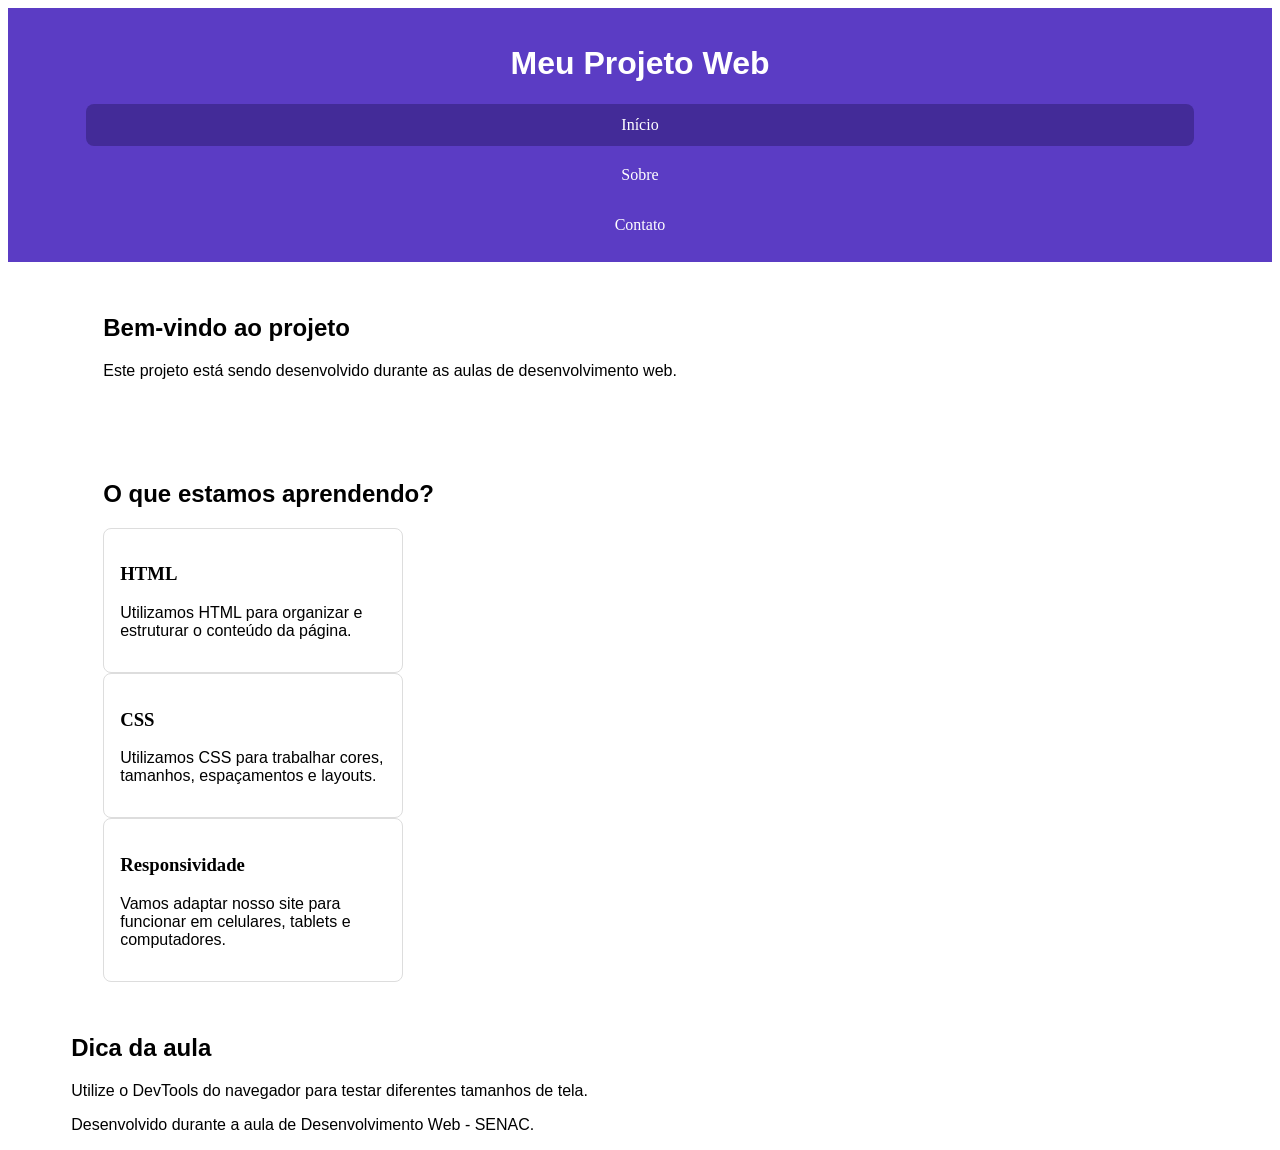
==== index.html @ 7a85049d "novo" ====
<!DOCTYPE html>
<html lang="pt-BR">

<head>
    <meta charset="UTF-8">

    <meta
        name="viewport"
        content="width=device-width, initial-scale=1.0"
    >

    <title>Aula 04 - CSS Mobile-First</title>

    <link rel="stylesheet" href="css/style.css">

    <script src="js/script.js" defer></script>
</head>

<body>

    <header class="cabecalho">

        <div class="container">

            <h1>Meu Projeto Web</h1>

            <nav
                class="nav"
                aria-label="Navegação principal"
            >

                <a
                    class="ativo"
                    href="index.html"
                >
                    Início
                </a>

                <a href="sobre.html">
                    Sobre
                </a>

                <a href="contato.html">
                    Contato
                </a>

            </nav>

        </div>

    </header>


    <main class="container">

        <section class="secao">

            <h2>Bem-vindo ao projeto</h2>

            <p>
                Este projeto está sendo desenvolvido
                durante as aulas de desenvolvimento web.
            </p>

        </section>


        <section class="secao">

            <h2>O que estamos aprendendo?</h2>

            <div class="grid-cards">

                <article class="card">

                    <h3>HTML</h3>

                    <p>
                        Utilizamos HTML para organizar
                        e estruturar o conteúdo da página.
                    </p>

                </article>


                <article class="card">

                    <h3>CSS</h3>

                    <p>
                        Utilizamos CSS para trabalhar
                        cores, tamanhos, espaçamentos
                        e layouts.
                    </p>

                </article>


                <article class="card">

                    <h3>Responsividade</h3>

                    <p>
                        Vamos adaptar nosso site para
                        funcionar em celulares, tablets
                        e computadores.
                    </p>

                </article>

            </div>

        </section>


        <aside class="aviso">

            <h2>Dica da aula</h2>

            <p>
                Utilize o DevTools do navegador para
                testar diferentes tamanhos de tela.
            </p>

        </aside>

    </main>


    <footer class="rodape">

        <div class="container">

            <p>
                Desenvolvido durante a aula de
                Desenvolvimento Web - SENAC.
            </p>

        </div>

    </footer>

</body>
</html>
---- css/style.css ----
*, *::before, *::after {     box-sizing: border-box; }


.body{
    margin: 0;
    background-color: var(--cor-fundo);
    font-family: Arial, Helvetica, sans-serif;
    color: var(--cor-texto);
    line-height: 1.6;
}



.container{
    width: 90%;
    max-width: 1200px;
    margin-left: auto;
    margin-right: auto;
}



.cabecalho{
    background-color: var(--cor-primaria);
    color: var(--cor-texto-claro);
    padding: var(--espacamento-medio);
    text-align: center;
}



.nav{
    display: flex;
    flex-direction: column;
    gap: var(--espacamento-pequeno);
}



.nav a{
    color: white;
    padding: 0.75rem 1rem;
    text-decoration: none;
    border-radius: var(--raio-borda);
}



.nav a:hover{
    background-color: var(--cor-secundaria);
}



.nav .ativo{
    background-color: var(--cor-secundaria);
}



.secao{
    padding: var(--espacamento-grande);
}



.card{
    width: 300px;
    padding: 20px;
    background-color: var(--cor-card);

    border: 1px solid var(--cor-borda);
    border-radius: var(--raio-borda);
    padding: var(--espacamento-medio);

}



h1{
    font-family: Arial;
}

h2{
    font-family: Arial;
}

p{
    font-family: Arial;
}

a{
    text-decoration: none;
    color: #222;
}



:root{
    --cor-primaria: #5b3cc4;
    --cor-secundaria: #432b98;
 
    --cor-fundo: #f5f5f5;
    --cor-card: #ffffff;
 
    --cor-texto: #222222;
    --cor-texto-claro: #ffffff;
 
    --cor-borda: #dddddd;
 
    --espacamento-pequeno: 0.5rem;
    --espacamento-medio: 1rem;
    --espacamento-grande: 2rem;
 
    --raio-borda:8px;
 
}
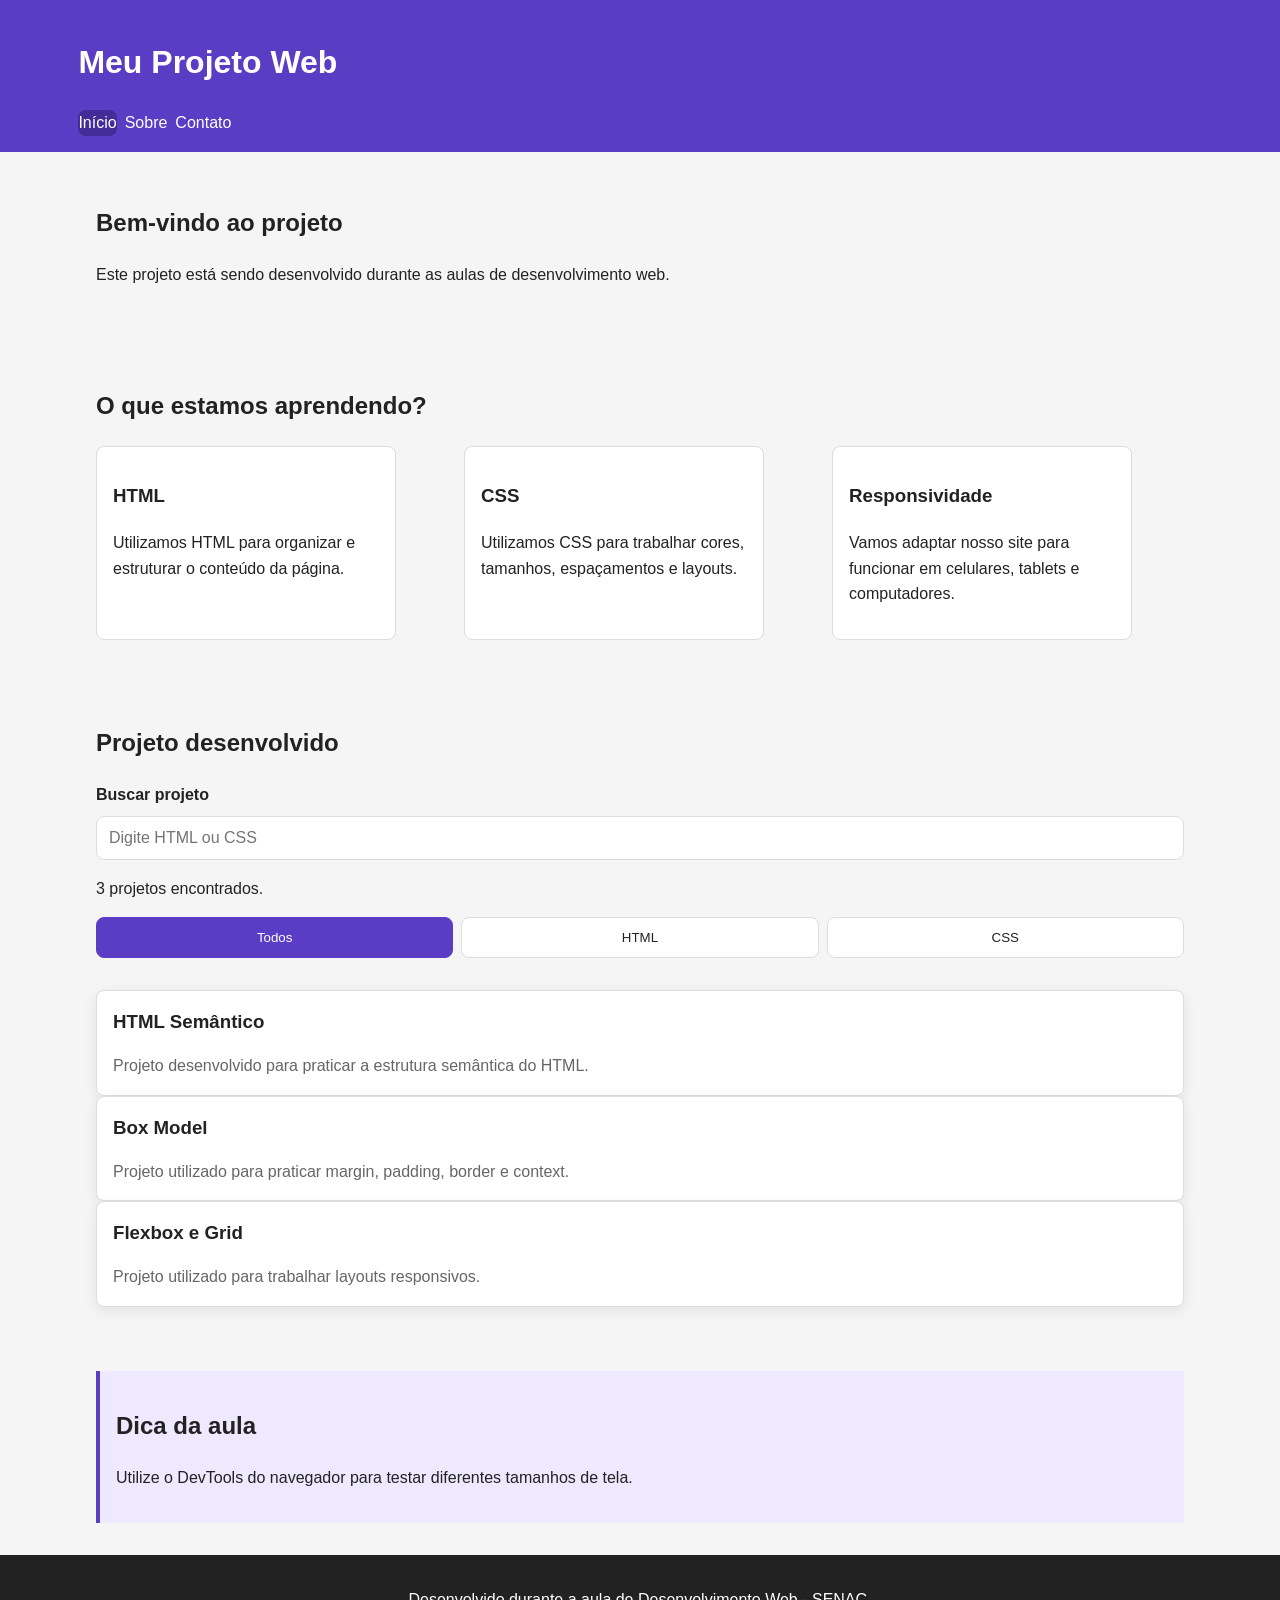
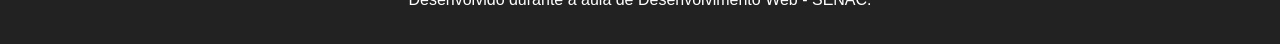
==== commit f709d926: "aula7" ====
--- a/index.html
+++ b/index.html
@@ -12,8 +12,8 @@
     <title>Aula 04 - CSS Mobile-First</title>
 
     <link rel="stylesheet" href="css/style.css">
-
-    <script src="js/script.js" defer></script>
+    <script src = "js/app.js" defer></script>
+    <!-- <script src="js/script.js" defer></script> -->
 </head>
 
 <body>
@@ -112,6 +112,79 @@
 
         </section>
 
+        <section class="secao" id = "projeto"> 
+            <h2>Projeto desenvolvido</h2>
+            <div class="campo-busca">
+                <label for="busca">
+                    Buscar projeto
+                </label>
+
+                <input type="search"
+                id="search"
+                placeholder="Digite HTML ou CSS">
+            </div>
+
+            <p
+                id = "status"
+                role="status"
+                aria-live="polite"
+            >
+            3 projetos encontrados.
+            </p>
+            <div class="filtros">
+                <button
+                    type="button"
+                    class="btn-filtro ativo"
+                    data-filtro="todos"
+                >
+                    Todos
+                </button>
+                <button
+                    type="button"
+                    class="btn-filtro"
+                    data-filtro="html"
+                >
+                    HTML
+                </button>
+                <button
+                    type="button"
+                    class="btn-filtro"
+                    data-filtro="css"
+                >
+                    CSS
+                </button>
+            </div>
+
+            <div id="lista-projeto">
+                <article
+                    class="projeto-card"
+                    data-categoria="html">
+                    <h3>HTML Semântico</h3>
+                    <p>
+                        Projeto desenvolvido para praticar a estrutura semântica do HTML.
+                    </p>
+                </article>
+
+                <article
+                    class="projeto-card"
+                    data-categoria="css">
+                    <h3>Box Model</h3>
+                    <p>
+                        Projeto utilizado para praticar margin, padding, border e context.
+                    </p>
+                </article>
+
+                <article
+                    class="projeto-card"
+                    data-categoria="css">
+                    <h3>Flexbox e Grid</h3>
+                    <p>
+                        Projeto utilizado para trabalhar layouts responsivos.
+                    </p>
+                </article>
+            </div>
+
+        </section>
 
         <aside class="aviso">
 
--- a/css/style.css
+++ b/css/style.css
@@ -1,86 +1,286 @@
-*, *::before, *::after {     box-sizing: border-box; }
-
-
-.body{
-    margin: 0;
-    background-color: var(--cor-fundo);
-    font-family: Arial, Helvetica, sans-serif;
-    color: var(--cor-texto);
-    line-height: 1.6;
-}
-
-
-
+*,
+*::before,
+*::after {
+    box-sizing: border-box;
+}
+
+/*================================
+    VARIÁVEIS
+==================================*/
+
+:root{
+    --cor-primaria: #5b3cc4;
+    --cor-secundaria: #432b98;
+
+    --cor-fundo: #f5f5f5;
+    --cor-card: #ffffff;
+
+    --cor-texto: #222222;
+    --cor-texto-claro: #ffffff;
+    --cor-texto-suave: #666666;
+
+    --cor-borda: #dddddd;
+
+    --espacamento-pequeno: 0.5rem;
+    --espacamento-medio: 1rem;
+    --espacamento-grande: 2rem;
+
+    --raio-borda:8px;
+
+    --sombra-card: 0 4px 14px rgba(0, 0, 0, 0.08);
+
+}
+
+/*================================
+    BODY
+==================================*/
+body {
+     /*remover o espaco externo padrão*/
+    margin: 0; 
+    /* denifir a cor de fundo */
+    background-color: var(--cor-fundo); 
+    /* Nossa fonte*/
+    font-family: Arial, Helvetica, sans-serif; 
+    /* A cor padrão dos textos */
+    color : var(--cor-texto); 
+    /*Aumente os espaços entre as linahs*/
+    line-height: 1.6; 
+}
+
+/*================================
+    CONTAINER
+==================================*/
 .container{
+    /* O conteudo vai ocupar 90 % do espaço disponivel */
     width: 90%;
+    /* Pode opupar 90% mas nunca ultrapassar 1200px*/
     max-width: 1200px;
+    /* Automatico para esquerda*/
     margin-left: auto;
+    /* Automatico para direita*/
     margin-right: auto;
 }
 
-
-
+/*================================
+    CABEÇALHO
+==================================*/
 .cabecalho{
+    /*margir*/
     background-color: var(--cor-primaria);
+    /*bordas*/
     color: var(--cor-texto-claro);
-    padding: var(--espacamento-medio);
-    text-align: center;
-}
-
-
-
-.nav{
+    /*conteudo*/
+    padding: var(--espacamento-medio);
+
+}
+
+/*================================
+    NAVEGAÇÃO
+==================================*/
+.nav {
     display: flex;
     flex-direction: column;
     gap: var(--espacamento-pequeno);
-}
-
-
-
-.nav a{
+
+}
+
+.nav a {
     color: white;
-    padding: 0.75rem 1rem;
     text-decoration: none;
-    border-radius: var(--raio-borda);
-}
-
-
-
+
+    padding: 0.75ren 1ren ;
+
+    border-radius: var(--raio-borda);
+}
+
+/*hover ele aplica efeto quando passa com o mouser em cima
+do elemento  */
 .nav a:hover{
     background-color: var(--cor-secundaria);
 }
 
-
-
-.nav .ativo{
+.nav .ativo {
     background-color: var(--cor-secundaria);
 }
 
-
-
+/*================================
+    SEÇÕES
+==================================*/
 .secao{
     padding: var(--espacamento-grande);
 }
 
 
 
-.card{
-    width: 300px;
-    padding: 20px;
+
+/*================================
+    GRID
+==================================*/
+.grid-cards {
+    display: grid;
+    grid-template-columns: 1fr;
+    gap: var(--espacamento-medio);
+}
+
+/*================================
+    CARD
+==================================*/
+.card {
+    width:300px  ;
+    /* padding: 20px; */
     background-color: var(--cor-card);
 
     border: 1px solid var(--cor-borda);
-    border-radius: var(--raio-borda);
-    padding: var(--espacamento-medio);
-
-}
-
-
-
-h1{
+    border-radius:  var(--raio-borda);
+    padding: var(--espacamento-medio);  
+
+}
+
+.card:hover {
+    transform: translate(-4px);
+}
+
+/*================================
+    AVISO / ASIDE
+==================================*/
+.aviso{
+    /*margin - fora*/
+    margin: var(--espacamento-grande);
+    /*dentro*/
+    padding: var(--espacamento-medio);
+    /*as bordas*/
+    border-left: 4px solid var(--cor-primaria);
+    /*cor do fundo*/
+    background-color: #eee9ff;
+
+}
+
+
+
+
+/*================================
+    FORMULÁRIOS
+==================================*/
+.formulario{
+    background-color: white ;
+    padding: var(--espacamento-medio);
+    border-radius: var(--raio-borda);
+    border: 1px solid var(--cor-borda);
+}
+.campo{
+    margin-bottom: var(--espacamento-medio);
+}
+
+.campo label {
+    display: block;
+    margin-bottom: var(--espacamento-pequeno);
+    font-weight: bold;
+}
+
+.campo input,
+.campo textarea{
+    width: 100%;
+    padding: 0.75rem;
+    border: 1px solid var(--cor-borda);
+    border-radius: var(--raio-borda);
+    font-size: 1rem;
+}
+
+
+
+/*================================
+    BOTÕES
+==================================*/
+.btn {
+    width: 100%;
+    padding: 0.8rem 1.2rem;
+    border: none;
+    border-radius: var(--raio-borda);
+    background-color: var(--cor-primaria);
+    color: white;
+    font-size: 1rem;
+    cursor: pointer;
+}
+.btn:hover{
+    background-color: var(--cor-secundaria);
+}
+.form-row{
+    display: grid;
+    grid-template-columns: 1fr;
+    gap: var(--espacamento-medio);
+
+}
+
+
+
+/*================================
+    ACESSIBILIDADE
+==================================*/
+a:focus-visible,
+button:focus-visible,
+input:focus-visible,
+textarea:focus-visible{
+    outline: 3px solid #ffbf47;
+    outline-offset: 3px;
+}
+
+
+
+
+/*================================
+    RODAPÉ
+==================================*/
+.rodape{
+    margin-top: var(--espacamento-grande) ;
+    
+    padding: var(--espacamento-medio);
+
+    background-color: #222;
+
+    color: white;
+
+    text-align: center;
+
+}
+
+
+/*================================
+    TABLE 
+    A PARTID DE 768PX EXISTE ESPAÇO PARA MAIS ELEMENTOS
+    LADO A LADO.
+==================================*/
+
+@media(min-width: 768px){
+    .form-row{
+        grid-template-columns: repeat(2, 1fr);
+    }
+    .btn{
+        width: auto;
+    }
+    /*Em tablets existe espaco para o menu horzontal*/
+    .nav {
+        flex-direction: row;
+    }
+
+    /*Em tablets os cards pode opupar duas colunas*/
+    .grid-cards{
+        grid-template-columns: repeat(2, 1fr);
+    }
+}
+
+/*Desktop */
+@media(min-width:1024px){
+    /*Em telas grandes existe espaço para três cards lado a lado*/
+    .grid-cards{
+        grid-template-columns: repeat(3, 1fr);
+    }
+}
+
+
+
+h1 {
     font-family: Arial;
 }
-
 h2{
     font-family: Arial;
 }
@@ -89,29 +289,85 @@
     font-family: Arial;
 }
 
-a{
-    text-decoration: none;
-    color: #222;
-}
-
-
-
-:root{
-    --cor-primaria: #5b3cc4;
-    --cor-secundaria: #432b98;
- 
-    --cor-fundo: #f5f5f5;
-    --cor-card: #ffffff;
- 
-    --cor-texto: #222222;
-    --cor-texto-claro: #ffffff;
- 
-    --cor-borda: #dddddd;
- 
-    --espacamento-pequeno: 0.5rem;
-    --espacamento-medio: 1rem;
-    --espacamento-grande: 2rem;
- 
-    --raio-borda:8px;
- 
+a {
+    font-family: Arial;
+}
+
+/*busca*/
+
+.campo-busca {
+    margin-bottom: var(--espacamento-medio);
+}
+
+.campo-busca label {
+    display: block;
+    margin-bottom: var(--espacamento-pequeno);
+    font-weight: bold;
+}
+
+.campo-busca input {
+    width: 100%;
+    padding: 0.75rem;
+    border: 1px solid var(--cor-borda);
+    border-radius: var(--raio-borda);
+    font-size: 1rem;
+}
+
+/*status*/
+
+.status {
+    margin: 0 0 var(--espacamento-medio);
+    color: var(--cor-texto-suave);
+}
+/* filtros */
+
+.filtros{
+    display: flex;
+    flex-wrap: wrap;
+    gap: var(--espacamento-pequeno);
+    margin-bottom: var(--espacamento-grande);
+}
+
+.btn-filtro {
+   flex: 1 1 120px;
+   padding: 0.75rem 1rem;
+   border: 1px solid var(--cor-borda);
+   border-radius: var(--raio-borda);
+   background-color: var(--cor-card);
+   color: var(--cor-texto);
+   cursor: pointer;
+}
+
+.btn-filtro:hover,
+.btn-filtro.ativo {
+    background-color: var(--cor-primaria);
+    color: var(--cor-texto-claro);
+    border-color: var(--cor-primaria);
+}
+
+/* Card */
+
+.projeto-card {
+    display: flex;
+    flex-direction: column;
+    min-width: 0;
+    gap: var(--espacamento-medio);
+    padding: var(--espacamento-medio);
+    background-color: var(--cor-card);
+    border: 1px solid var(--cor-borda);
+    border-radius: var(--raio-borda);
+    box-shadow: var(--sombra-card);
+    transition: transform 0.2s;
+}
+
+.projeto-card:hover {
+    transform: translateY(-4px);
+}
+
+.projeto-card h3,
+.projeto-card p {
+    margin: 0;
+}
+.projeto-card p{
+    color: var(--cor-texto-suave);
 }
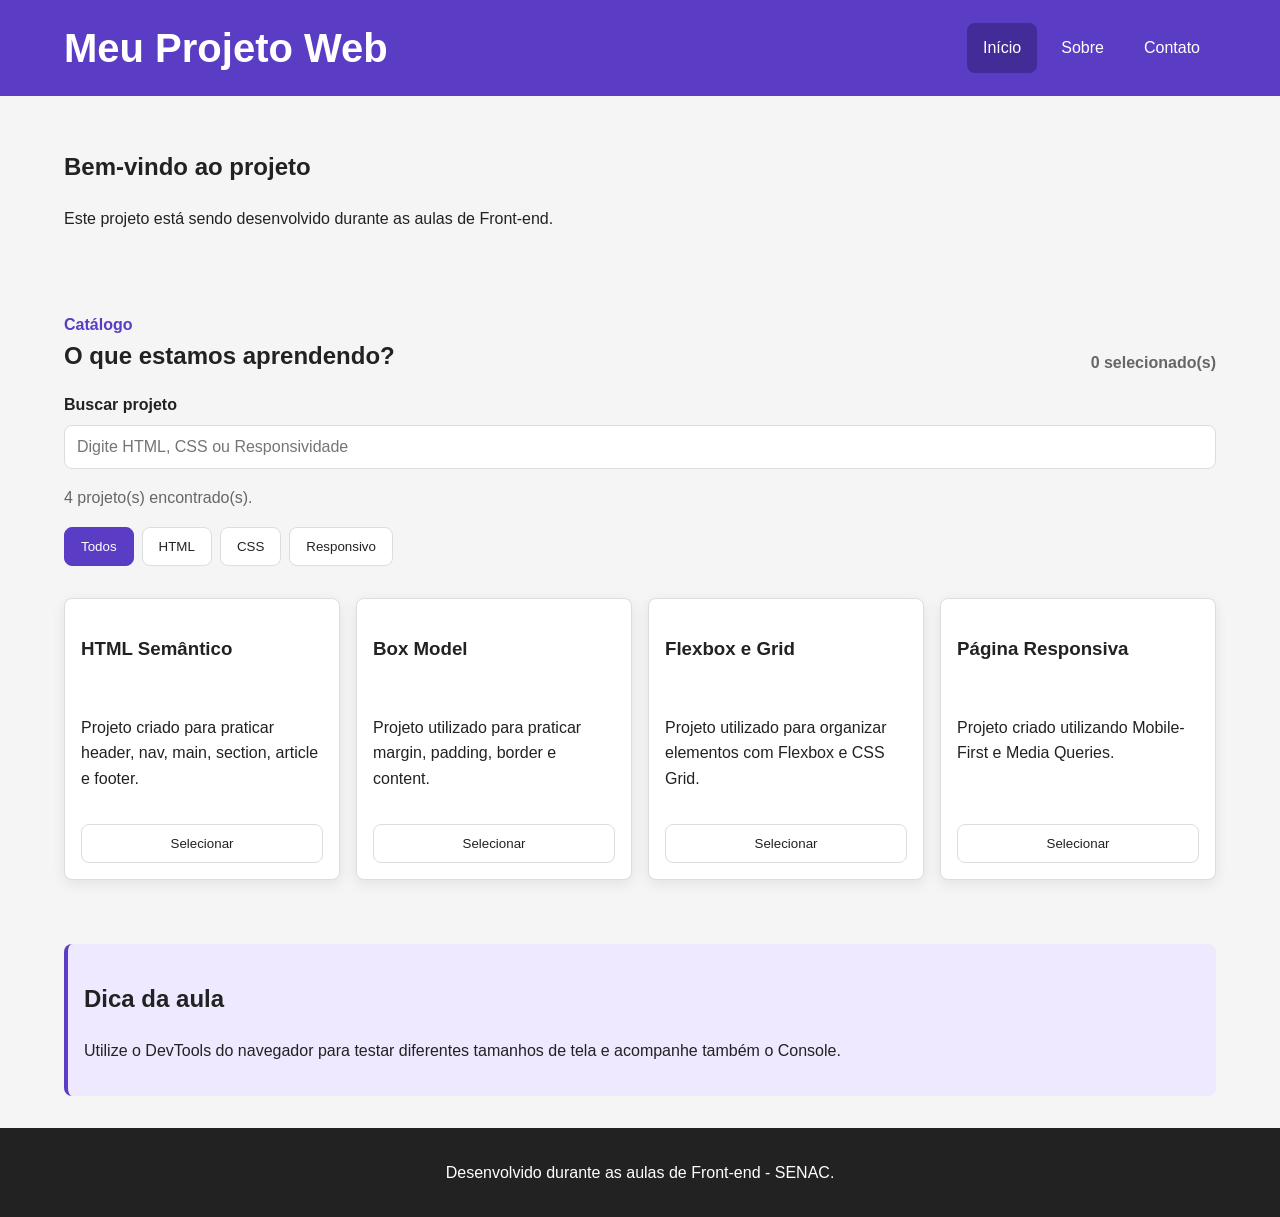
==== commit 3dc0e16f: "Atualização aula 9 - início jason" ====
--- a/index.html
+++ b/index.html
@@ -9,18 +9,18 @@
         content="width=device-width, initial-scale=1.0"
     >
 
-    <title>Aula 04 - CSS Mobile-First</title>
+    <title>Início - Meu Projeto Web</title>
 
     <link rel="stylesheet" href="css/style.css">
-    <script src = "js/app.js" defer></script>
-    <!-- <script src="js/script.js" defer></script> -->
+
+    <script src="js/app.js" defer></script>
 </head>
 
 <body>
 
     <header class="cabecalho">
 
-        <div class="container">
+        <div class="container cabecalho-conteudo">
 
             <h1>Meu Projeto Web</h1>
 
@@ -32,6 +32,7 @@
                 <a
                     class="ativo"
                     href="index.html"
+                    aria-current="page"
                 >
                     Início
                 </a>
@@ -59,79 +60,64 @@
 
             <p>
                 Este projeto está sendo desenvolvido
-                durante as aulas de desenvolvimento web.
+                durante as aulas de Front-end.
             </p>
 
         </section>
 
 
-        <section class="secao">
-
-            <h2>O que estamos aprendendo?</h2>
-
-            <div class="grid-cards">
-
-                <article class="card">
-
-                    <h3>HTML</h3>
-
-                    <p>
-                        Utilizamos HTML para organizar
-                        e estruturar o conteúdo da página.
-                    </p>
-
-                </article>
-
-
-                <article class="card">
-
-                    <h3>CSS</h3>
-
-                    <p>
-                        Utilizamos CSS para trabalhar
-                        cores, tamanhos, espaçamentos
-                        e layouts.
-                    </p>
-
-                </article>
-
-
-                <article class="card">
-
-                    <h3>Responsividade</h3>
-
-                    <p>
-                        Vamos adaptar nosso site para
-                        funcionar em celulares, tablets
-                        e computadores.
-                    </p>
-
-                </article>
-
-            </div>
-
-        </section>
-
-        <section class="secao" id = "projeto"> 
-            <h2>Projeto desenvolvido</h2>
+        <section
+            id="projetos"
+            class="secao"
+        >
+
+            <div class="secao-cabecalho">
+
+                <div>
+                    <p class="tag">Catálogo</p>
+                    <h2>O que estamos aprendendo?</h2>
+                </div>
+
+                <span
+                    id="contador-selecionados"
+                    class="contador-projetos"
+                >
+                    0 selecionado(s)
+                </span>
+
+            </div>
+
+
             <div class="campo-busca">
+
                 <label for="busca">
                     Buscar projeto
                 </label>
 
-                <input type="search"
-                id="search"
-                placeholder="Digite HTML ou CSS">
-            </div>
+                <input
+                    type="search"
+                    id="busca"
+                    placeholder="Digite HTML, CSS ou Responsividade"
+                >
+
+            </div>
+
 
             <p
-                id = "status"
+                id="status"
+                class="status"
                 role="status"
                 aria-live="polite"
             >
-            3 projetos encontrados.
-            </p>
-            <div class="filtros">
+                4 projetos encontrados.
+            </p>
+
+
+            <div
+                class="filtros"
+                aria-label="Filtros do catálogo"
+            >
+
                 <button
                     type="button"
                     class="btn-filtro ativo"
@@ -139,6 +125,7 @@
                 >
                     Todos
                 </button>
+
                 <button
                     type="button"
                     class="btn-filtro"
@@ -146,6 +133,7 @@
                 >
                     HTML
                 </button>
+
                 <button
                     type="button"
                     class="btn-filtro"
@@ -153,38 +141,123 @@
                 >
                     CSS
                 </button>
-            </div>
-
-            <div id="lista-projeto">
-                <article
-                    class="projeto-card"
-                    data-categoria="html">
+
+                <button
+                    type="button"
+                    class="btn-filtro"
+                    data-filtro="responsivo"
+                >
+                    Responsivo
+                </button>
+
+            </div>
+
+
+            <div
+                id="lista-projetos"
+                class="grid-cards"
+            >
+
+                <article
+                    class="card projeto-card"
+                    data-id="html-semantico"
+                    data-categoria="html"
+                >
+
                     <h3>HTML Semântico</h3>
-                    <p>
-                        Projeto desenvolvido para praticar a estrutura semântica do HTML.
-                    </p>
-                </article>
-
-                <article
-                    class="projeto-card"
-                    data-categoria="css">
+
+                    <p>
+                        Projeto criado para praticar
+                        header, nav, main, section,
+                        article e footer.
+                    </p>
+
+                    <button
+                        type="button"
+                        class="btn-selecionar"
+                        aria-pressed="false"
+                    >
+                        Selecionar
+                    </button>
+
+                </article>
+
+
+                <article
+                    class="card projeto-card"
+                    data-id="box-model"
+                    data-categoria="css"
+                >
+
                     <h3>Box Model</h3>
-                    <p>
-                        Projeto utilizado para praticar margin, padding, border e context.
-                    </p>
-                </article>
-
-                <article
-                    class="projeto-card"
-                    data-categoria="css">
+
+                    <p>
+                        Projeto utilizado para praticar
+                        margin, padding, border e content.
+                    </p>
+
+                    <button
+                        type="button"
+                        class="btn-selecionar"
+                        aria-pressed="false"
+                    >
+                        Selecionar
+                    </button>
+
+                </article>
+
+
+                <article
+                    class="card projeto-card"
+                    data-id="flex-grid"
+                    data-categoria="css"
+                >
+
                     <h3>Flexbox e Grid</h3>
-                    <p>
-                        Projeto utilizado para trabalhar layouts responsivos.
-                    </p>
-                </article>
+
+                    <p>
+                        Projeto utilizado para organizar
+                        elementos com Flexbox e CSS Grid.
+                    </p>
+
+                    <button
+                        type="button"
+                        class="btn-selecionar"
+                        aria-pressed="false"
+                    >
+                        Selecionar
+                    </button>
+
+                </article>
+
+
+                <article
+                    class="card projeto-card"
+                    data-id="responsivo"
+                    data-categoria="responsivo"
+                >
+
+                    <h3>Página Responsiva</h3>
+
+                    <p>
+                        Projeto criado utilizando
+                        Mobile-First e Media Queries.
+                    </p>
+
+                    <button
+                        type="button"
+                        class="btn-selecionar"
+                        aria-pressed="false"
+                    >
+                        Selecionar
+                    </button>
+
+                </article>
+
             </div>
 
         </section>
+
 
         <aside class="aviso">
 
@@ -192,7 +265,8 @@
 
             <p>
                 Utilize o DevTools do navegador para
-                testar diferentes tamanhos de tela.
+                testar diferentes tamanhos de tela
+                e acompanhe também o Console.
             </p>
 
         </aside>
@@ -205,8 +279,8 @@
         <div class="container">
 
             <p>
-                Desenvolvido durante a aula de
-                Desenvolvimento Web - SENAC.
+                Desenvolvido durante as aulas
+                de Front-end - SENAC.
             </p>
 
         </div>
--- a/css/style.css
+++ b/css/style.css
@@ -1,14 +1,19 @@
+/* =====================================
+   CONFIGURAÇÕES GERAIS
+===================================== */
+
 *,
 *::before,
 *::after {
     box-sizing: border-box;
 }
 
-/*================================
-    VARIÁVEIS
-==================================*/
-
-:root{
+
+/* =====================================
+   VARIÁVEIS
+===================================== */
+
+:root {
     --cor-primaria: #5b3cc4;
     --cor-secundaria: #432b98;
 
@@ -16,358 +21,597 @@
     --cor-card: #ffffff;
 
     --cor-texto: #222222;
+    --cor-texto-suave: #666666;
     --cor-texto-claro: #ffffff;
-    --cor-texto-suave: #666666;
 
     --cor-borda: #dddddd;
+    --cor-destaque: #eee9ff;
+    --cor-foco: #ffbf47;
+
+    --cor-erro: #b00020;
+    --cor-sucesso: #146c2e;
 
     --espacamento-pequeno: 0.5rem;
     --espacamento-medio: 1rem;
     --espacamento-grande: 2rem;
-
-    --raio-borda:8px;
-
-    --sombra-card: 0 4px 14px rgba(0, 0, 0, 0.08);
-
-}
-
-/*================================
-    BODY
-==================================*/
+    --espacamento-extra: 3rem;
+
+    --raio-borda: 8px;
+
+    --sombra-card:
+        0 4px 14px rgba(0, 0, 0, 0.08);
+}
+
+
+/* =====================================
+   BODY
+===================================== */
+
 body {
-     /*remover o espaco externo padrão*/
-    margin: 0; 
-    /* denifir a cor de fundo */
-    background-color: var(--cor-fundo); 
-    /* Nossa fonte*/
-    font-family: Arial, Helvetica, sans-serif; 
-    /* A cor padrão dos textos */
-    color : var(--cor-texto); 
-    /*Aumente os espaços entre as linahs*/
-    line-height: 1.6; 
-}
-
-/*================================
-    CONTAINER
-==================================*/
-.container{
-    /* O conteudo vai ocupar 90 % do espaço disponivel */
+    margin: 0;
+
+    background-color: var(--cor-fundo);
+    color: var(--cor-texto);
+
+    font-family:
+        Arial,
+        Helvetica,
+        sans-serif;
+
+    line-height: 1.6;
+}
+
+
+/* =====================================
+   ELEMENTOS GERAIS
+===================================== */
+
+img {
+    display: block;
+    max-width: 100%;
+}
+
+h1 {
+    font-size:
+        clamp(
+            1.5rem,
+            5vw,
+            2.5rem
+        );
+}
+
+a {
+    color: inherit;
+}
+
+
+/* =====================================
+   CONTAINER
+===================================== */
+
+.container {
     width: 90%;
-    /* Pode opupar 90% mas nunca ultrapassar 1200px*/
     max-width: 1200px;
-    /* Automatico para esquerda*/
-    margin-left: auto;
-    /* Automatico para direita*/
-    margin-right: auto;
-}
-
-/*================================
-    CABEÇALHO
-==================================*/
-.cabecalho{
-    /*margir*/
-    background-color: var(--cor-primaria);
-    /*bordas*/
-    color: var(--cor-texto-claro);
-    /*conteudo*/
-    padding: var(--espacamento-medio);
-
-}
-
-/*================================
-    NAVEGAÇÃO
-==================================*/
+
+    margin: 0 auto;
+}
+
+
+/* =====================================
+   CABEÇALHO
+===================================== */
+
+.cabecalho {
+    padding:
+        var(--espacamento-medio)
+        0;
+
+    background-color:
+        var(--cor-primaria);
+
+    color:
+        var(--cor-texto-claro);
+}
+
+.cabecalho h1 {
+    margin: 0;
+}
+
+.cabecalho-conteudo {
+    display: flex;
+    flex-direction: column;
+
+    gap:
+        var(--espacamento-medio);
+}
+
+
+/* =====================================
+   NAVEGAÇÃO
+===================================== */
+
 .nav {
     display: flex;
     flex-direction: column;
-    gap: var(--espacamento-pequeno);
-
+
+    gap:
+        var(--espacamento-pequeno);
 }
 
 .nav a {
-    color: white;
+    padding:
+        0.75rem
+        1rem;
+
+    color:
+        var(--cor-texto-claro);
+
     text-decoration: none;
 
-    padding: 0.75ren 1ren ;
-
-    border-radius: var(--raio-borda);
-}
-
-/*hover ele aplica efeto quando passa com o mouser em cima
-do elemento  */
-.nav a:hover{
-    background-color: var(--cor-secundaria);
-}
-
+    border-radius:
+        var(--raio-borda);
+}
+
+.nav a:hover,
 .nav .ativo {
-    background-color: var(--cor-secundaria);
-}
-
-/*================================
-    SEÇÕES
-==================================*/
-.secao{
-    padding: var(--espacamento-grande);
-}
-
-
-
-
-/*================================
-    GRID
-==================================*/
+    background-color:
+        var(--cor-secundaria);
+}
+
+
+/* =====================================
+   SEÇÕES
+===================================== */
+
+.secao {
+    padding:
+        var(--espacamento-grande)
+        0;
+}
+
+.secao-cabecalho {
+    display: flex;
+    flex-direction: column;
+
+    gap:
+        var(--espacamento-medio);
+
+    margin-bottom:
+        var(--espacamento-medio);
+}
+
+.secao-cabecalho h2 {
+    margin: 0;
+}
+
+.contador-projetos {
+    color:
+        var(--cor-texto-suave);
+
+    font-weight: bold;
+}
+
+.tag {
+    margin: 0;
+
+    color:
+        var(--cor-primaria);
+
+    font-weight: bold;
+}
+
+
+/* =====================================
+   GRID / CARDS
+===================================== */
+
 .grid-cards {
     display: grid;
-    grid-template-columns: 1fr;
-    gap: var(--espacamento-medio);
-}
-
-/*================================
-    CARD
-==================================*/
+
+    grid-template-columns:
+        repeat(
+            auto-fit,
+            minmax(220px, 1fr)
+        );
+
+    gap:
+        var(--espacamento-medio);
+}
+
 .card {
-    width:300px  ;
-    /* padding: 20px; */
-    background-color: var(--cor-card);
-
-    border: 1px solid var(--cor-borda);
-    border-radius:  var(--raio-borda);
-    padding: var(--espacamento-medio);  
-
-}
-
-.card:hover {
-    transform: translate(-4px);
-}
-
-/*================================
-    AVISO / ASIDE
-==================================*/
-.aviso{
-    /*margin - fora*/
-    margin: var(--espacamento-grande);
-    /*dentro*/
-    padding: var(--espacamento-medio);
-    /*as bordas*/
-    border-left: 4px solid var(--cor-primaria);
-    /*cor do fundo*/
-    background-color: #eee9ff;
-
-}
-
-
-
-
-/*================================
-    FORMULÁRIOS
-==================================*/
-.formulario{
-    background-color: white ;
-    padding: var(--espacamento-medio);
-    border-radius: var(--raio-borda);
-    border: 1px solid var(--cor-borda);
-}
-.campo{
-    margin-bottom: var(--espacamento-medio);
+    padding:
+        var(--espacamento-medio);
+
+    background-color:
+        var(--cor-card);
+
+    border:
+        1px solid
+        var(--cor-borda);
+
+    border-radius:
+        var(--raio-borda);
+
+    box-shadow:
+        var(--sombra-card);
+}
+
+.projeto-card {
+    display: flex;
+    flex-direction: column;
+
+    gap:
+        var(--espacamento-medio);
+
+    transition:
+        transform
+        0.2s;
+}
+
+.projeto-card:hover {
+    transform:
+        translateY(-4px);
+}
+
+.projeto-card.selecionado {
+    border:
+        2px solid
+        var(--cor-primaria);
+}
+
+
+/* =====================================
+   AVISO
+===================================== */
+
+.aviso {
+    margin:
+        var(--espacamento-grande)
+        0;
+
+    padding:
+        var(--espacamento-medio);
+
+    background-color:
+        var(--cor-destaque);
+
+    border-left:
+        4px solid
+        var(--cor-primaria);
+
+    border-radius:
+        var(--raio-borda);
+}
+
+
+/* =====================================
+   BUSCA / FILTROS - AULA 07
+===================================== */
+
+.campo-busca {
+    margin-bottom:
+        var(--espacamento-medio);
+}
+
+.campo-busca label {
+    display: block;
+
+    margin-bottom:
+        var(--espacamento-pequeno);
+
+    font-weight: bold;
+}
+
+.campo-busca input {
+    width: 100%;
+
+    padding:
+        0.75rem;
+
+    border:
+        1px solid
+        var(--cor-borda);
+
+    border-radius:
+        var(--raio-borda);
+
+    font-size: 1rem;
+}
+
+.status {
+    margin:
+        0
+        0
+        var(--espacamento-medio);
+
+    color:
+        var(--cor-texto-suave);
+}
+
+.filtros {
+    display: flex;
+    flex-wrap: wrap;
+
+    gap:
+        var(--espacamento-pequeno);
+
+    margin-bottom:
+        var(--espacamento-grande);
+}
+
+.btn-filtro,
+.btn-selecionar {
+    padding:
+        0.7rem
+        1rem;
+
+    border:
+        1px solid
+        var(--cor-borda);
+
+    border-radius:
+        var(--raio-borda);
+
+    background-color:
+        var(--cor-card);
+
+    color:
+        var(--cor-texto);
+
+    cursor: pointer;
+}
+
+.btn-filtro:hover,
+.btn-filtro.ativo,
+.btn-selecionar:hover,
+.btn-selecionar[aria-pressed="true"] {
+    background-color:
+        var(--cor-primaria);
+
+    color:
+        var(--cor-texto-claro);
+
+    border-color:
+        var(--cor-primaria);
+}
+
+.btn-selecionar {
+    margin-top: auto;
+}
+
+.escondido {
+    display: none;
+}
+
+
+/* =====================================
+   FORMULÁRIO
+===================================== */
+
+.formulario {
+    padding:
+        var(--espacamento-medio);
+
+    background-color:
+        var(--cor-card);
+
+    border:
+        1px solid
+        var(--cor-borda);
+
+    border-radius:
+        var(--raio-borda);
+}
+
+.form-row {
+    display: grid;
+
+    grid-template-columns:
+        1fr;
+
+    gap:
+        var(--espacamento-medio);
+}
+
+.campo {
+    margin-bottom:
+        var(--espacamento-medio);
 }
 
 .campo label {
     display: block;
-    margin-bottom: var(--espacamento-pequeno);
+
+    margin-bottom:
+        var(--espacamento-pequeno);
+
     font-weight: bold;
 }
 
 .campo input,
-.campo textarea{
+.campo textarea,
+.campo select {
     width: 100%;
-    padding: 0.75rem;
-    border: 1px solid var(--cor-borda);
-    border-radius: var(--raio-borda);
-    font-size: 1rem;
-}
-
-
-
-/*================================
-    BOTÕES
-==================================*/
+
+    padding:
+        0.75rem;
+
+    border:
+        1px solid
+        var(--cor-borda);
+
+    border-radius:
+        var(--raio-borda);
+
+    font-size:
+        1rem;
+}
+
+.campo textarea {
+    resize: vertical;
+}
+
+
+/* =====================================
+   BOTÃO PRINCIPAL
+===================================== */
+
 .btn {
     width: 100%;
-    padding: 0.8rem 1.2rem;
+
+    padding:
+        0.8rem
+        1.2rem;
+
     border: none;
-    border-radius: var(--raio-borda);
-    background-color: var(--cor-primaria);
-    color: white;
-    font-size: 1rem;
-    cursor: pointer;
-}
-.btn:hover{
-    background-color: var(--cor-secundaria);
-}
-.form-row{
-    display: grid;
-    grid-template-columns: 1fr;
-    gap: var(--espacamento-medio);
-
-}
-
-
-
-/*================================
-    ACESSIBILIDADE
-==================================*/
+
+    border-radius:
+        var(--raio-borda);
+
+    background-color:
+        var(--cor-primaria);
+
+    color:
+        var(--cor-texto-claro);
+
+    font-size:
+        1rem;
+
+    cursor:
+        pointer;
+}
+
+.btn:hover {
+    background-color:
+        var(--cor-secundaria);
+}
+
+
+/* =====================================
+   VALIDAÇÃO - AULA 08
+===================================== */
+
+.mensagem-erro {
+    display: block;
+
+    min-height:
+        1.3em;
+
+    margin-top:
+        0.3rem;
+
+    color:
+        var(--cor-erro);
+
+    font-size:
+        0.9rem;
+}
+
+.campo input.erro,
+.campo textarea.erro {
+    border-color:
+        var(--cor-erro);
+}
+
+.status-formulario {
+    margin-top:
+        var(--espacamento-medio);
+
+    font-weight:
+        bold;
+}
+
+.status-formulario.sucesso {
+    color:
+        var(--cor-sucesso);
+}
+
+.status-formulario.erro {
+    color:
+        var(--cor-erro);
+}
+
+
+/* =====================================
+   FOCO VISÍVEL / ACESSIBILIDADE
+===================================== */
+
 a:focus-visible,
 button:focus-visible,
 input:focus-visible,
-textarea:focus-visible{
-    outline: 3px solid #ffbf47;
-    outline-offset: 3px;
-}
-
-
-
-
-/*================================
-    RODAPÉ
-==================================*/
-.rodape{
-    margin-top: var(--espacamento-grande) ;
-    
-    padding: var(--espacamento-medio);
-
-    background-color: #222;
-
-    color: white;
-
-    text-align: center;
-
-}
-
-
-/*================================
-    TABLE 
-    A PARTID DE 768PX EXISTE ESPAÇO PARA MAIS ELEMENTOS
-    LADO A LADO.
-==================================*/
-
-@media(min-width: 768px){
-    .form-row{
-        grid-template-columns: repeat(2, 1fr);
+textarea:focus-visible,
+select:focus-visible {
+    outline:
+        3px solid
+        var(--cor-foco);
+
+    outline-offset:
+        3px;
+}
+
+
+/* =====================================
+   RODAPÉ
+===================================== */
+
+.rodape {
+    margin-top:
+        var(--espacamento-grande);
+
+    padding:
+        var(--espacamento-medio)
+        0;
+
+    background-color:
+        #222222;
+
+    color:
+        var(--cor-texto-claro);
+
+    text-align:
+        center;
+}
+
+
+/* =====================================
+   TABLET
+===================================== */
+
+@media (min-width: 768px) {
+
+    .cabecalho-conteudo {
+        flex-direction:
+            row;
+
+        justify-content:
+            space-between;
+
+        align-items:
+            center;
     }
-    .btn{
-        width: auto;
+
+    .nav {
+        flex-direction:
+            row;
     }
-    /*Em tablets existe espaco para o menu horzontal*/
-    .nav {
-        flex-direction: row;
+
+    .secao-cabecalho {
+        flex-direction:
+            row;
+
+        justify-content:
+            space-between;
+
+        align-items:
+            end;
     }
 
-    /*Em tablets os cards pode opupar duas colunas*/
-    .grid-cards{
-        grid-template-columns: repeat(2, 1fr);
+    .form-row {
+        grid-template-columns:
+            repeat(2, 1fr);
     }
-}
-
-/*Desktop */
-@media(min-width:1024px){
-    /*Em telas grandes existe espaço para três cards lado a lado*/
-    .grid-cards{
-        grid-template-columns: repeat(3, 1fr);
+
+    .btn {
+        width:
+            auto;
     }
-}
-
-
-
-h1 {
-    font-family: Arial;
-}
-h2{
-    font-family: Arial;
-}
-
-p{
-    font-family: Arial;
-}
-
-a {
-    font-family: Arial;
-}
-
-/*busca*/
-
-.campo-busca {
-    margin-bottom: var(--espacamento-medio);
-}
-
-.campo-busca label {
-    display: block;
-    margin-bottom: var(--espacamento-pequeno);
-    font-weight: bold;
-}
-
-.campo-busca input {
-    width: 100%;
-    padding: 0.75rem;
-    border: 1px solid var(--cor-borda);
-    border-radius: var(--raio-borda);
-    font-size: 1rem;
-}
-
-/*status*/
-
-.status {
-    margin: 0 0 var(--espacamento-medio);
-    color: var(--cor-texto-suave);
-}
-/* filtros */
-
-.filtros{
-    display: flex;
-    flex-wrap: wrap;
-    gap: var(--espacamento-pequeno);
-    margin-bottom: var(--espacamento-grande);
-}
-
-.btn-filtro {
-   flex: 1 1 120px;
-   padding: 0.75rem 1rem;
-   border: 1px solid var(--cor-borda);
-   border-radius: var(--raio-borda);
-   background-color: var(--cor-card);
-   color: var(--cor-texto);
-   cursor: pointer;
-}
-
-.btn-filtro:hover,
-.btn-filtro.ativo {
-    background-color: var(--cor-primaria);
-    color: var(--cor-texto-claro);
-    border-color: var(--cor-primaria);
-}
-
-/* Card */
-
-.projeto-card {
-    display: flex;
-    flex-direction: column;
-    min-width: 0;
-    gap: var(--espacamento-medio);
-    padding: var(--espacamento-medio);
-    background-color: var(--cor-card);
-    border: 1px solid var(--cor-borda);
-    border-radius: var(--raio-borda);
-    box-shadow: var(--sombra-card);
-    transition: transform 0.2s;
-}
-
-.projeto-card:hover {
-    transform: translateY(-4px);
-}
-
-.projeto-card h3,
-.projeto-card p {
-    margin: 0;
-}
-.projeto-card p{
-    color: var(--cor-texto-suave);
 }
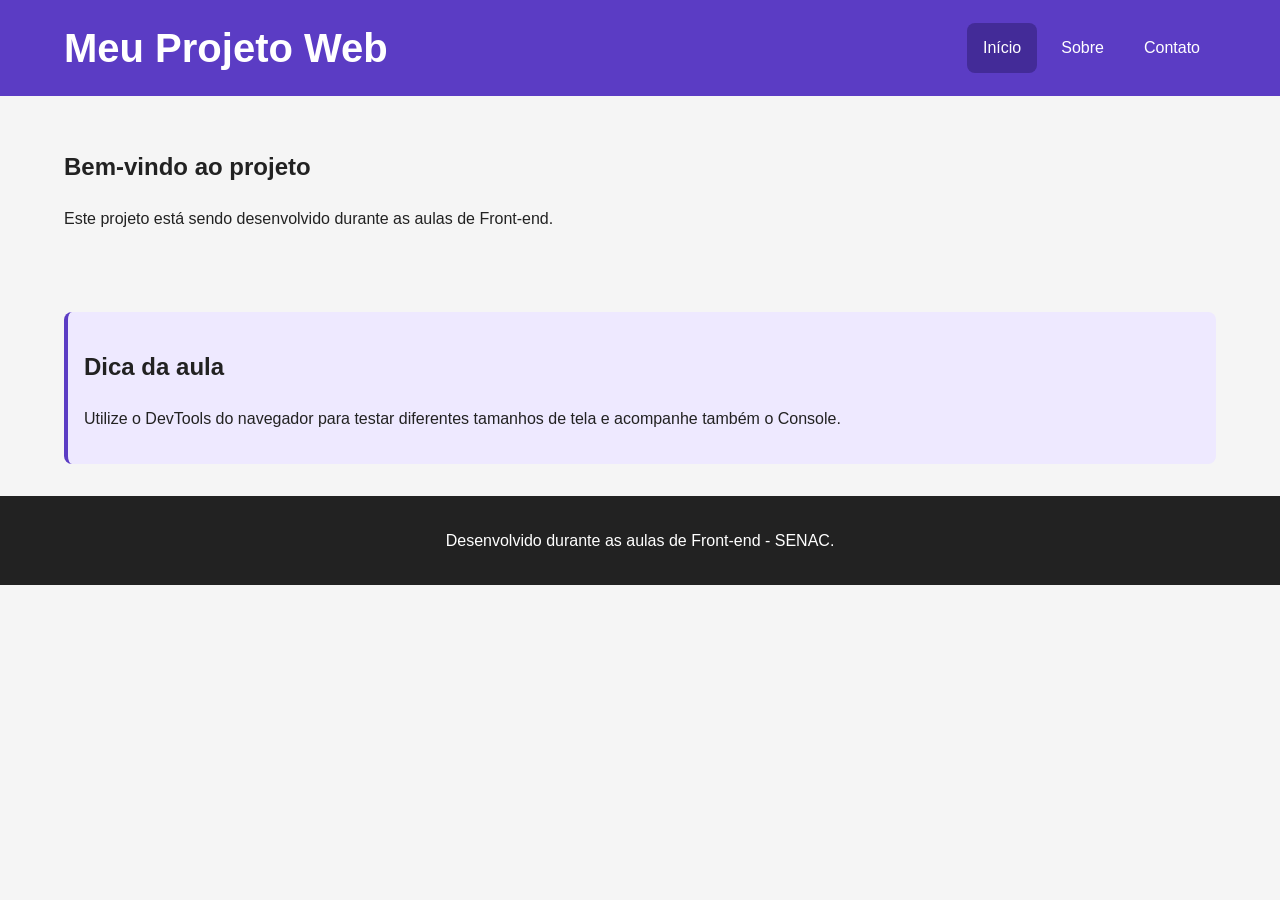
==== commit d588ee1c: "aula-10" ====
--- a/index.html
+++ b/index.html
@@ -64,9 +64,9 @@
             </p>
 
         </section>
-
-
-        <section
+        <div id="lista-projetos" class="grid-cards"></div>
+
+        <!--<section
             id="projetos"
             class="secao"
         >
@@ -256,7 +256,7 @@
 
             </div>
 
-        </section>
+        </section>-->
 
 
         <aside class="aviso">
